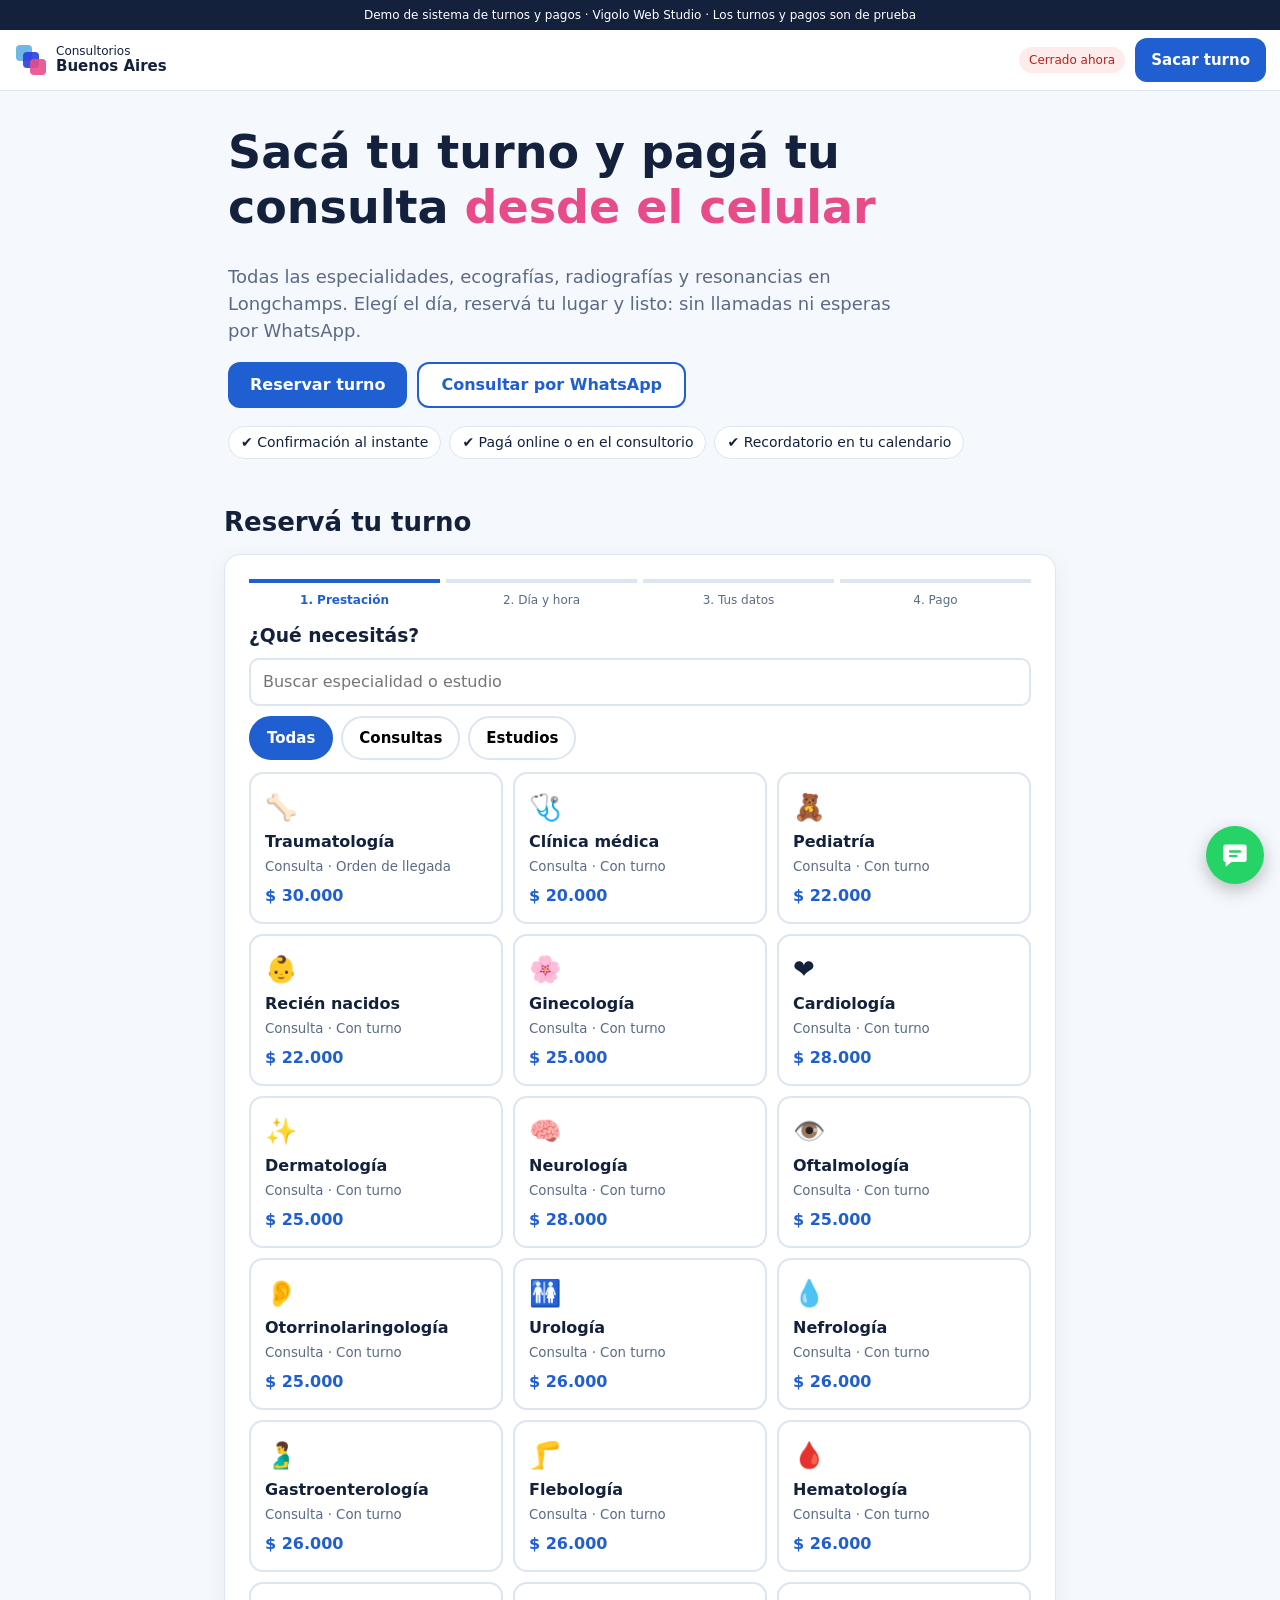
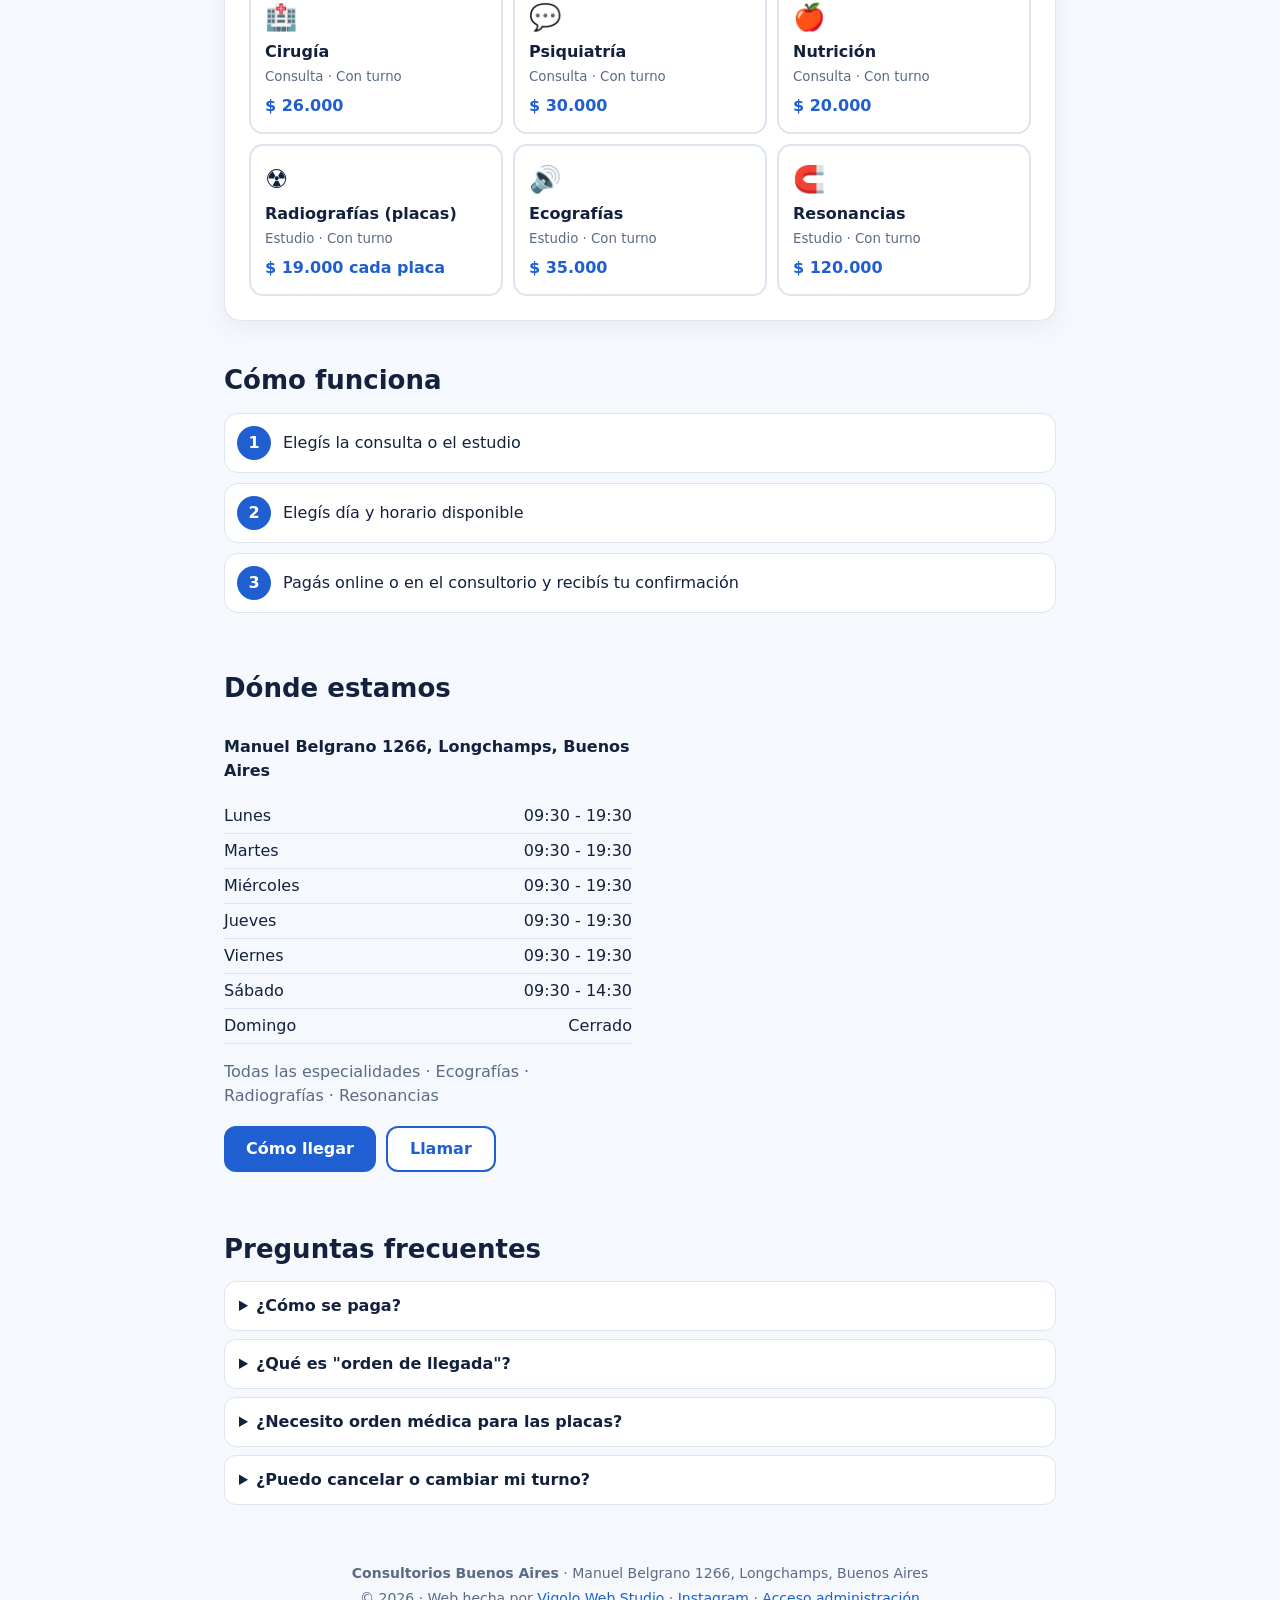
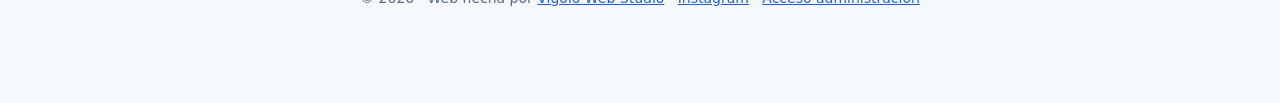
==== index.html @ bad11d14 "Sistema de turnos y pago online para Consultorios Buenos Aires Reserva de turnos con 21 prestaciones" ====
<!DOCTYPE html>
<html lang="es-AR">
<head>
<meta charset="utf-8">
<meta name="viewport" content="width=device-width, initial-scale=1">
<title>Turnos online en Longchamps | Consultorios Buenos Aires</title>
<meta name="description" content="Sacá tu turno online en Consultorios Buenos Aires, Longchamps. Traumatología, clínica, pediatría, placas, ecografías y resonancias. Pagá desde el celular.">
<meta property="og:title" content="Turnos online | Consultorios Buenos Aires">
<meta property="og:description" content="Sacá tu turno y pagá tu consulta desde el celular. Longchamps.">
<meta property="og:image" content="img/og.png">
<meta property="og:type" content="website">
<meta name="theme-color" content="#1f5fd1">
<link rel="icon" href="img/favicon.svg" type="image/svg+xml">
<link rel="stylesheet" href="styles.css">
<script type="application/ld+json">
{"@context":"https://schema.org","@type":"MedicalClinic","name":"Consultorios Buenos Aires","telephone":"+5491167198335","medicalSpecialty":["Traumatology","PrimaryCare","Pediatric","Gynecologic","Cardiovascular","Dermatology","Radiography"],"address":{"@type":"PostalAddress","streetAddress":"Manuel Belgrano 1266","addressLocality":"Longchamps","addressRegion":"Buenos Aires","postalCode":"B1854BQZ","addressCountry":"AR"},"openingHoursSpecification":[{"@type":"OpeningHoursSpecification","dayOfWeek":["Monday","Tuesday","Wednesday","Thursday","Friday"],"opens":"09:30","closes":"19:30"},{"@type":"OpeningHoursSpecification","dayOfWeek":"Saturday","opens":"09:30","closes":"14:30"}]}
</script>
</head>
<body>
<div class="demo-bar">Demo de sistema de turnos y pagos · Vigolo Web Studio · Los turnos y pagos son de prueba</div>

<header class="top">
  <a class="brand" href="#inicio" aria-label="Consultorios Buenos Aires, inicio">
    <svg width="34" height="34" viewBox="0 0 34 34" aria-hidden="true"><rect x="2" y="2" width="16" height="16" rx="4" fill="#6fb8e6"/><rect x="9" y="9" width="16" height="16" rx="4" fill="#2a3de0" opacity=".9"/><rect x="16" y="16" width="16" height="16" rx="4" fill="#e84b8a" opacity=".9"/></svg>
    <span>Consultorios<br><b>Buenos Aires</b></span>
  </a>
  <span id="abierto" class="pill"></span>
  <a class="btn btn-sm" href="#reservar">Sacar turno</a>
</header>

<main id="inicio">
  <section class="hero">
    <h1>Sacá tu turno y pagá tu consulta <em>desde el celular</em></h1>
    <p>Todas las especialidades, ecografías, radiografías y resonancias en Longchamps. Elegí el día, reservá tu lugar y listo: sin llamadas ni esperas por WhatsApp.</p>
    <div class="cta">
      <a class="btn" href="#reservar">Reservar turno</a>
      <a class="btn btn-ghost" id="waHero" href="#" target="_blank" rel="noopener">Consultar por WhatsApp</a>
    </div>
    <ul class="chips">
      <li>✔ Confirmación al instante</li><li>✔ Pagá online o en el consultorio</li><li>✔ Recordatorio en tu calendario</li>
    </ul>
  </section>

  <section id="reservar" class="wrap">
    <h2>Reservá tu turno</h2>
    <div id="wiz" class="wiz" aria-live="polite"></div>
  </section>

  <section class="wrap">
    <h2>Cómo funciona</h2>
    <ol class="pasos">
      <li><b>1</b><span>Elegís la consulta o el estudio</span></li>
      <li><b>2</b><span>Elegís día y horario disponible</span></li>
      <li><b>3</b><span>Pagás online o en el consultorio y recibís tu confirmación</span></li>
    </ol>
  </section>

  <section id="ubicacion" class="wrap">
    <h2>Dónde estamos</h2>
    <div class="ubic">
      <div>
        <p><b id="dir"></b></p>
        <ul id="horarios" class="horarios"></ul>
        <p class="muted" id="dirNota">Todas las especialidades · Ecografías · Radiografías · Resonancias</p>
        <div class="cta"><a class="btn" id="comoLlegar" target="_blank" rel="noopener" href="#">Cómo llegar</a><a class="btn btn-ghost" id="llamar" href="#">Llamar</a></div>
      </div>
      <iframe id="mapa" title="Mapa de Consultorios Buenos Aires" loading="lazy" referrerpolicy="no-referrer-when-downgrade"></iframe>
    </div>
  </section>

  <section class="wrap">
    <h2>Preguntas frecuentes</h2>
    <details><summary>¿Cómo se paga?</summary><p>Podés pagar online con Mercado Pago, por transferencia o en el consultorio al momento de la consulta (efectivo o mitad efectivo y mitad transferencia).</p></details>
    <details><summary>¿Qué es "orden de llegada"?</summary><p>Algunas consultas, como Traumatología, se atienden por orden de llegada dentro de una franja. Reservás tu lugar, te asignamos un número y te presentás desde el horario indicado.</p></details>
    <details><summary>¿Necesito orden médica para las placas?</summary><p>Sí, traé la orden del estudio impresa o en el celular. Si tenés dudas, escribinos por WhatsApp.</p></details>
    <details><summary>¿Puedo cancelar o cambiar mi turno?</summary><p id="faqCancel"></p></details>
  </section>
</main>

<footer>
  <p><b>Consultorios Buenos Aires</b> · <span id="footDir"></span></p>
  <p>© <span id="anio"></span> · Web hecha por <a href="https://vigolowebstudio.com" target="_blank" rel="noopener">Vigolo Web Studio</a> · <a href="https://instagram.com/consultoriosbuenosaires" target="_blank" rel="noopener">Instagram</a> · <a href="admin.html">Acceso administración</a></p>
</footer>

<a id="waFloat" class="wa" href="#" target="_blank" rel="noopener" aria-label="Escribinos por WhatsApp">
  <svg width="28" height="28" viewBox="0 0 24 24" fill="#fff" aria-hidden="true"><path d="M4 3h16a2 2 0 0 1 2 2v11a2 2 0 0 1-2 2H9l-5 4v-4H4a2 2 0 0 1-2-2V5a2 2 0 0 1 2-2zm3 5v2h10V8zm0 4v2h7v-2z"/></svg>
</a>

<dialog id="mp"></dialog>
<script src="data.js"></script>
<script src="store.js"></script>
<script src="app.js"></script>
</body>
</html>
---- styles.css ----
:root{--p:#1f5fd1;--a:#e84b8a;--bg:#f5f8fc;--t:#14213d;--mut:#5b6b85;--line:#dde5f0;--ok:#12805c;--warn:#b45309;--r:16px}
*{box-sizing:border-box}html{scroll-behavior:smooth;scroll-padding-top:70px}
body{margin:0;font:16px/1.5 system-ui,-apple-system,"Segoe UI",Roboto,sans-serif;color:var(--t);background:var(--bg)}
img,svg,iframe{max-width:100%}a{color:var(--p)}h1,h2,h3{line-height:1.2;margin:0 0 .6em}
.demo-bar{background:var(--t);color:#fff;font-size:12px;text-align:center;padding:6px 10px}
.top{position:sticky;top:0;z-index:20;display:flex;align-items:center;gap:10px;padding:8px 14px;background:#fff;border-bottom:1px solid var(--line)}
.brand{display:flex;align-items:center;gap:8px;text-decoration:none;color:var(--t);font-size:12px;line-height:1.1;margin-right:auto}.brand b{font-size:15px}
.pill{font-size:12px;padding:4px 10px;border-radius:99px;background:#e6f6ef;color:var(--ok);white-space:nowrap}.pill.off{background:#fdeceb;color:#b42318}
.btn{white-space:nowrap;display:inline-flex;align-items:center;justify-content:center;min-height:46px;padding:0 22px;border-radius:12px;border:0;background:var(--p);color:#fff;font:600 16px/1 system-ui,sans-serif;text-decoration:none;cursor:pointer}
.btn:hover{filter:brightness(1.08)}.btn:disabled{opacity:.45;cursor:not-allowed}.btn-sm{min-height:44px;padding:0 16px;font-size:15px}
.btn-ghost{background:#fff;color:var(--p);border:2px solid var(--p)}.btn-link{background:none;border:0;color:var(--mut);font:inherit;cursor:pointer;min-height:44px;padding:0 12px}
.hero{padding:34px 18px 26px;max-width:860px;margin:auto}.hero h1{font-size:clamp(28px,6vw,46px)}.hero em{font-style:normal;color:var(--a)}
.hero p{font-size:18px;color:var(--mut);max-width:60ch}.cta{display:flex;flex-wrap:wrap;gap:10px;margin:18px 0}
.chips{list-style:none;padding:0;margin:0;display:flex;flex-wrap:wrap;gap:8px}.chips li{background:#fff;border:1px solid var(--line);border-radius:99px;padding:5px 12px;font-size:14px}
.wrap{max-width:860px;margin:auto;padding:22px 14px}.wrap h2{font-size:26px}
.wiz{background:#fff;border:1px solid var(--line);border-radius:var(--r);padding:16px;box-shadow:0 6px 24px rgba(20,33,61,.06)}
.steps{display:flex;gap:6px;margin:0 0 16px;padding:0;list-style:none;font-size:12px}.steps li{flex:1;text-align:center;padding-top:8px;border-top:4px solid var(--line);color:var(--mut)}
.steps li.on{border-color:var(--p);color:var(--p);font-weight:700}.steps li.done{border-color:var(--ok);color:var(--ok)}
.grid{display:grid;grid-template-columns:repeat(auto-fill,minmax(210px,1fr));gap:10px}
.card{display:flex;flex-direction:column;gap:3px;text-align:left;background:#fff;border:2px solid var(--line);border-radius:14px;padding:14px;font:inherit;color:inherit;cursor:pointer;min-height:44px}
.card:hover,.card.sel{border-color:var(--p);background:#f2f7ff}.card .ic{font-size:26px}.card small{color:var(--mut)}.card .precio{font-weight:700;color:var(--p);margin-top:4px}
.dias{display:flex;gap:8px;overflow-x:auto;padding:4px 0 10px;scroll-snap-type:x proximity}
.dia{flex:0 0 auto;min-width:62px;min-height:64px;scroll-snap-align:start;border:2px solid var(--line);border-radius:12px;background:#fff;font:inherit;cursor:pointer;display:flex;flex-direction:column;align-items:center;justify-content:center}
.dia b{font-size:20px;line-height:1}.dia small{color:var(--mut);text-transform:uppercase;font-size:11px}.dia.sel{background:var(--p);border-color:var(--p);color:#fff}.dia.sel small{color:#dbe7ff}.dia:disabled{opacity:.4;cursor:not-allowed;background:#f1f4f9}
.horas{display:grid;grid-template-columns:repeat(auto-fill,minmax(84px,1fr));gap:8px}
.hora{min-height:46px;border:2px solid var(--line);border-radius:10px;background:#fff;font:600 16px/1 system-ui,sans-serif;cursor:pointer}.hora.sel{background:var(--p);border-color:var(--p);color:#fff}
.hora.big{grid-column:1/-1;padding:12px;text-align:left;font-weight:500}
.note{background:#fff7e6;border:1px solid #f5d89a;border-radius:12px;padding:10px 12px;font-size:14px;margin:12px 0}
.note.info{background:#eef5ff;border-color:#c9dcfb}
label{display:block;font-weight:600;font-size:14px;margin:12px 0 4px}
input,select,textarea{width:100%;min-height:46px;padding:10px 12px;border:2px solid var(--line);border-radius:10px;font:inherit;background:#fff}input:focus,select:focus,textarea:focus{outline:0;border-color:var(--p)}
input[type=checkbox],input[type=radio]{width:auto;min-height:0}
.row{display:flex;gap:10px}.row>*{flex:1}.actions{display:flex;gap:10px;justify-content:space-between;align-items:center;margin-top:18px;flex-wrap:wrap}
.resumen{background:var(--bg);border-radius:12px;padding:12px 14px;margin:0 0 12px}.resumen div{display:flex;justify-content:space-between;gap:10px;padding:3px 0}.resumen .tot{border-top:1px solid var(--line);margin-top:6px;padding-top:8px;font-size:20px;font-weight:800}
.pagos{display:grid;gap:8px}.pago{display:flex;gap:10px;align-items:flex-start;border:2px solid var(--line);border-radius:12px;padding:12px;cursor:pointer;font-weight:400;margin:0}.pago.sel{border-color:var(--p);background:#f2f7ff}.pago input{margin-top:5px}.pago b{display:block}.pago small{color:var(--mut)}
.stepper{display:inline-flex;align-items:center;gap:6px}.stepper button{width:46px;height:46px;border-radius:10px;border:2px solid var(--line);background:#fff;font-size:22px;cursor:pointer}.stepper output{min-width:34px;text-align:center;font-weight:800;font-size:20px}
.ok{text-align:center}.ok .big{font-size:48px}.codigo{display:inline-block;font:800 26px ui-monospace,monospace;letter-spacing:2px;background:var(--bg);border:2px dashed var(--p);border-radius:12px;padding:6px 16px;margin:6px 0}
.pasos{list-style:none;padding:0;display:grid;gap:10px}.pasos li{display:flex;gap:12px;align-items:center;background:#fff;border:1px solid var(--line);border-radius:14px;padding:12px}.pasos b{flex:none;width:34px;height:34px;border-radius:50%;background:var(--p);color:#fff;display:grid;place-items:center}
.ubic{display:grid;gap:16px}@media(min-width:760px){.ubic{grid-template-columns:1fr 1fr}.wiz{padding:24px}}
.ubic iframe{width:100%;min-height:280px;border:0;border-radius:var(--r)}.horarios{list-style:none;padding:0;margin:8px 0}.horarios li{display:flex;justify-content:space-between;border-bottom:1px solid var(--line);padding:5px 0}
.muted{color:var(--mut)}details{background:#fff;border:1px solid var(--line);border-radius:12px;padding:12px 14px;margin-bottom:8px}summary{font-weight:600;cursor:pointer;min-height:24px}details p{margin:.6em 0 0;color:var(--mut)}
footer{text-align:center;padding:24px 14px 90px;color:var(--mut);font-size:14px}footer p{margin:4px 0}
.wa{position:fixed;right:16px;bottom:16px;width:58px;height:58px;border-radius:50%;background:#25d366;display:grid;place-items:center;box-shadow:0 6px 18px rgba(0,0,0,.25);z-index:30}
dialog{border:0;border-radius:var(--r);padding:22px;max-width:380px;width:calc(100% - 32px);box-shadow:0 20px 60px rgba(0,0,0,.35)}dialog::backdrop{background:rgba(20,33,61,.55)}
.spin{width:36px;height:36px;border:4px solid var(--line);border-top-color:var(--p);border-radius:50%;animation:s 1s linear infinite;margin:14px auto}@keyframes s{to{transform:rotate(360deg)}}
.err{color:#b42318;font-size:14px;margin-top:6px}
/* admin */
.adm{max-width:1000px;margin:auto;padding:16px 14px 60px}.tabs{display:flex;gap:6px;margin:12px 0}.tabs button{min-height:44px;padding:0 16px;border-radius:10px;border:2px solid var(--line);background:#fff;font:600 15px/1 system-ui,sans-serif;cursor:pointer}.tabs button.on{background:var(--p);border-color:var(--p);color:#fff}
.kpis{display:grid;grid-template-columns:repeat(auto-fit,minmax(150px,1fr));gap:10px;margin:12px 0}.kpi{background:#fff;border:1px solid var(--line);border-radius:14px;padding:12px}.kpi small{color:var(--mut)}.kpi b{display:block;font-size:24px}
.tbl{width:100%;border-collapse:collapse;background:#fff;border-radius:14px;overflow:hidden;font-size:14px}.tbl th,.tbl td{padding:9px 10px;border-bottom:1px solid var(--line);text-align:left;vertical-align:middle}.tbl th{background:#eef3fa;font-size:12px;text-transform:uppercase;color:var(--mut)}
.scroll{overflow-x:auto}.tag{display:inline-block;padding:2px 9px;border-radius:99px;font-size:12px;font-weight:600;background:#eef3fa}.tag.pagado,.tag.atendido{background:#e6f6ef;color:var(--ok)}.tag.pendiente,.tag.confirmado{background:#fff4e0;color:var(--warn)}.tag.cancelado{background:#fdeceb;color:#b42318}.tag.verificar{background:#e8f0ff;color:var(--p)}
.mini{min-height:36px;padding:0 10px;border-radius:8px;border:1px solid var(--line);background:#fff;font:600 13px/1 system-ui,sans-serif;cursor:pointer;margin:2px}.mini.pri{background:var(--p);color:#fff;border-color:var(--p)}
.tbl input[type=number]{min-height:38px;width:120px}

.filtros{display:flex;gap:8px;margin:10px 0 12px}.chip{min-height:44px;padding:0 16px;border-radius:99px;border:2px solid var(--line);background:#fff;font:600 15px/1 system-ui,sans-serif;cursor:pointer}.chip.on{background:var(--p);border-color:var(--p);color:#fff}
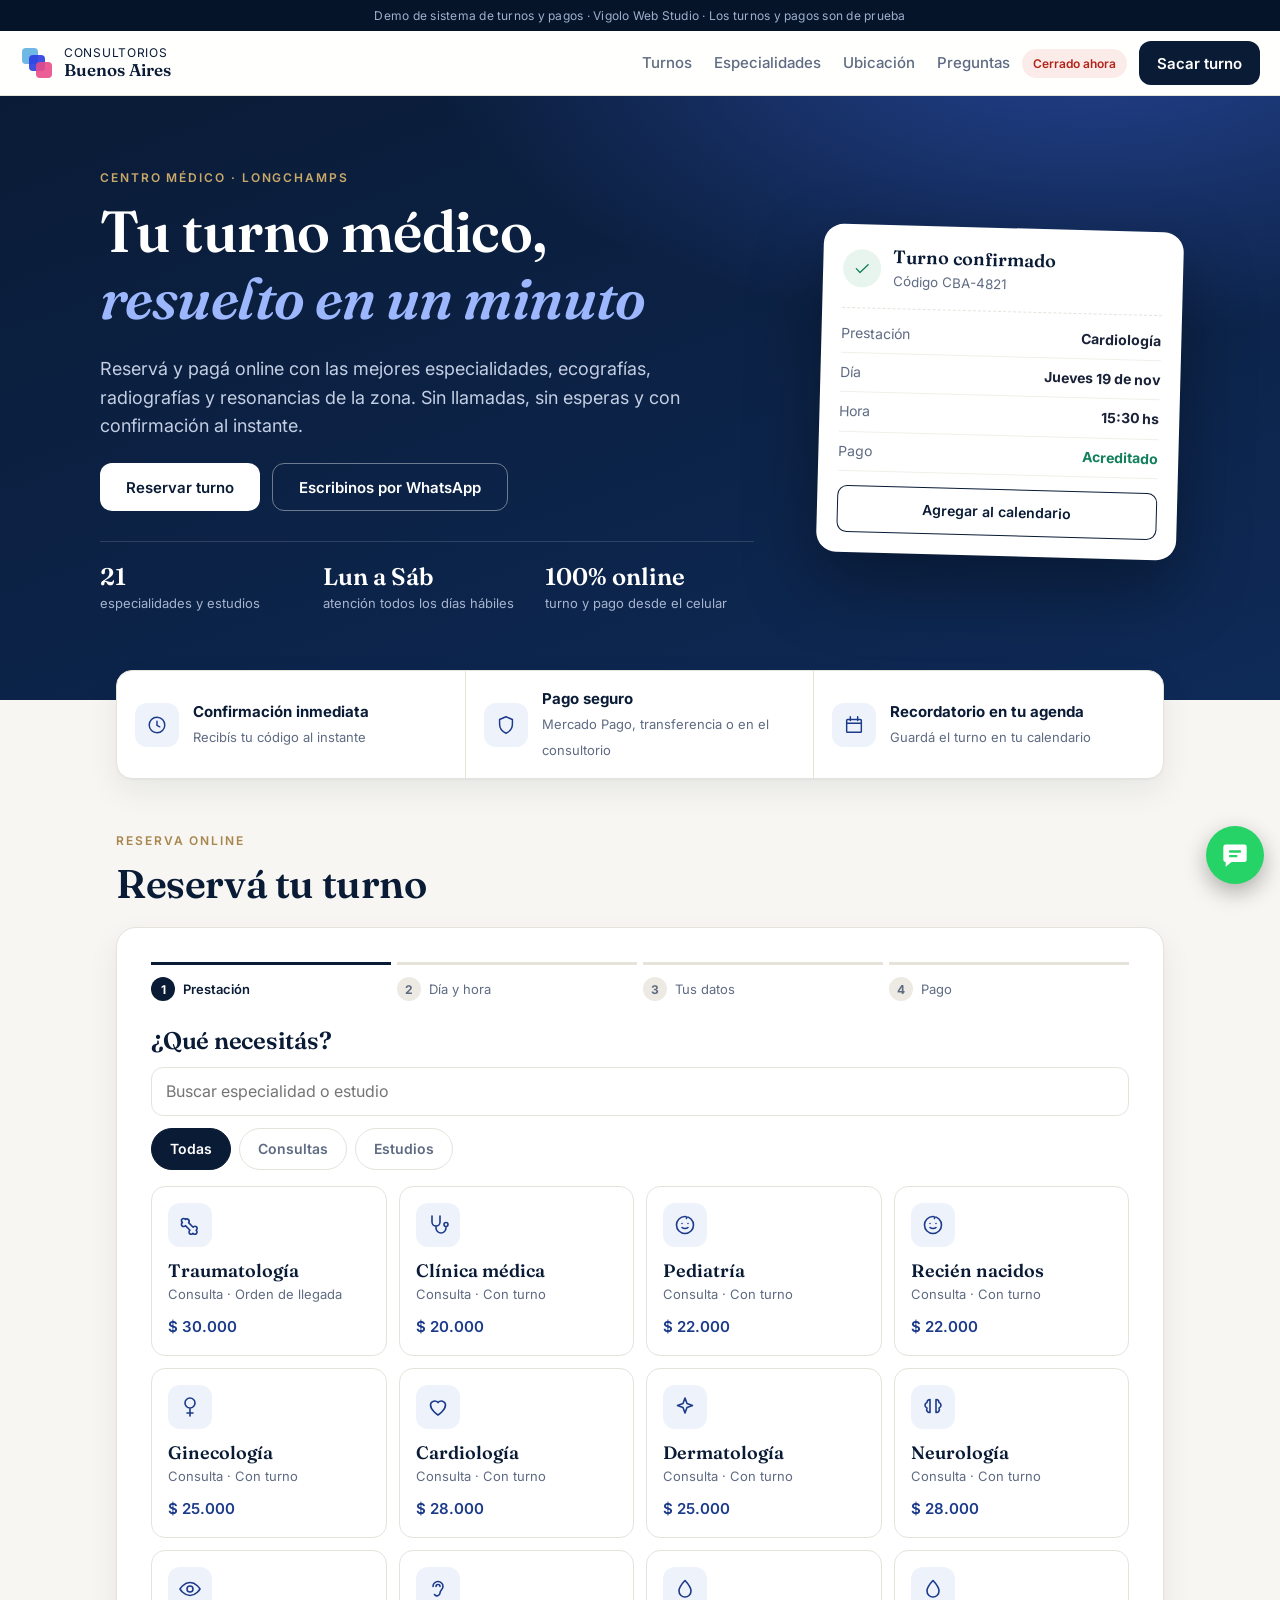
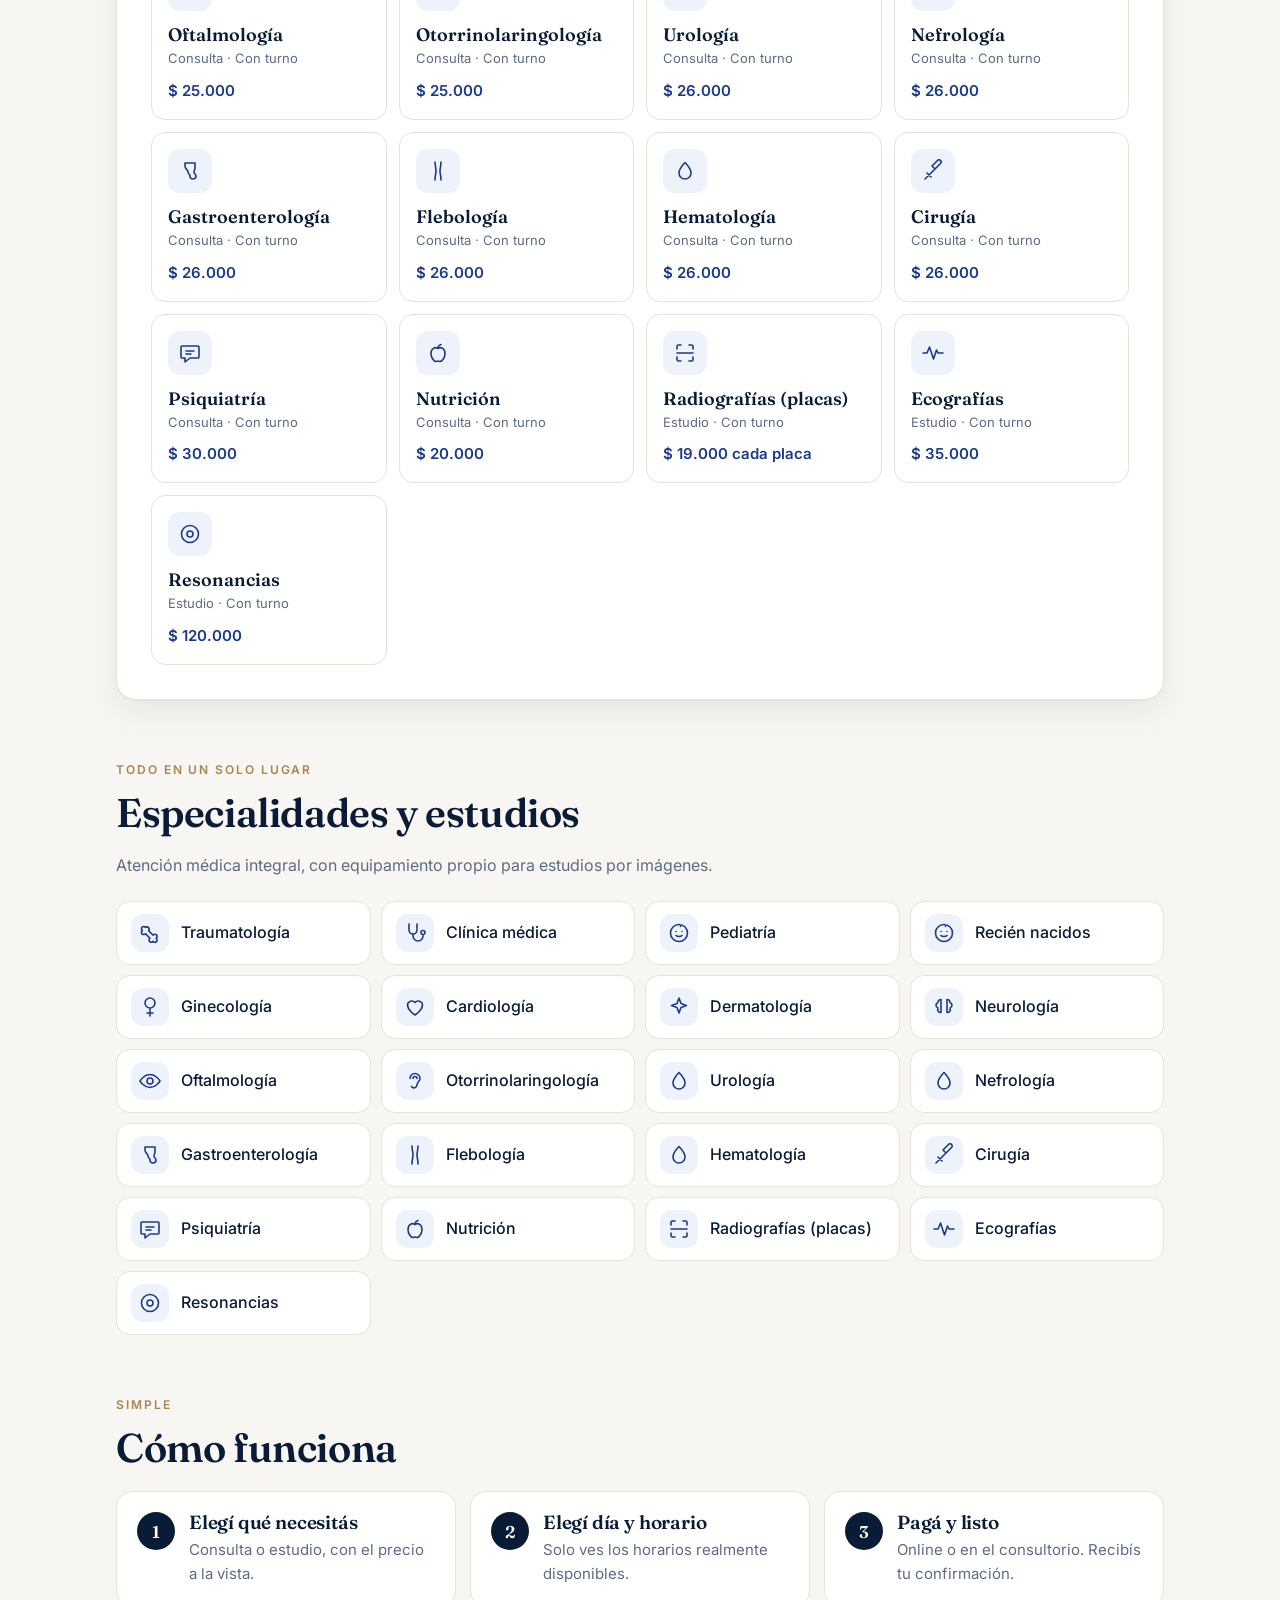
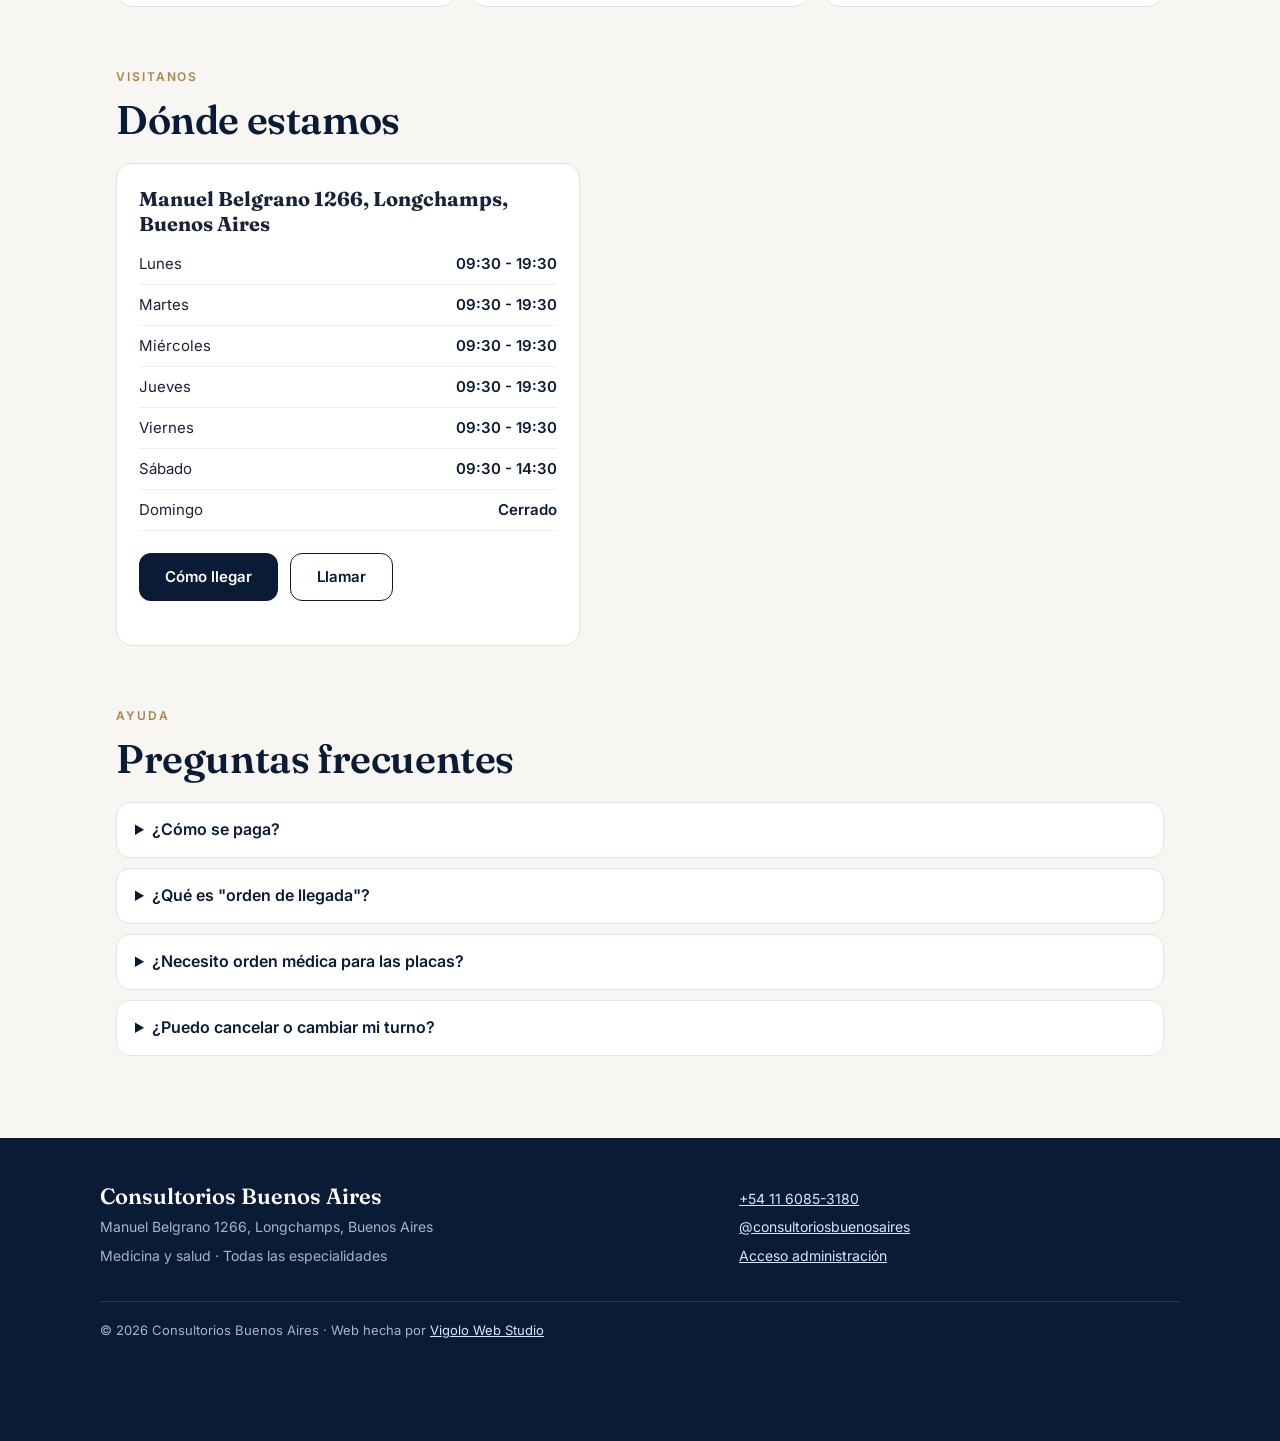
==== commit 19c5ee1f: "Rediseño premium: hero, íconos de línea, tipografía serif y secciones de confianza Co-Authored-By: C" ====
--- a/index.html
+++ b/index.html
@@ -9,8 +9,10 @@
 <meta property="og:description" content="Sacá tu turno y pagá tu consulta desde el celular. Longchamps.">
 <meta property="og:image" content="img/og.png">
 <meta property="og:type" content="website">
-<meta name="theme-color" content="#1f5fd1">
+<meta name="theme-color" content="#0a1b36">
 <link rel="icon" href="img/favicon.svg" type="image/svg+xml">
+<link rel="preconnect" href="https://fonts.googleapis.com"><link rel="preconnect" href="https://fonts.gstatic.com" crossorigin>
+<link href="https://fonts.googleapis.com/css2?family=Fraunces:opsz,wght@9..144,500;9..144,600&family=Inter:wght@400;500;600;700&display=swap" rel="stylesheet">
 <link rel="stylesheet" href="styles.css">
 <script type="application/ld+json">
 {"@context":"https://schema.org","@type":"MedicalClinic","name":"Consultorios Buenos Aires","telephone":"+5491167198335","medicalSpecialty":["Traumatology","PrimaryCare","Pediatric","Gynecologic","Cardiovascular","Dermatology","Radiography"],"address":{"@type":"PostalAddress","streetAddress":"Manuel Belgrano 1266","addressLocality":"Longchamps","addressRegion":"Buenos Aires","postalCode":"B1854BQZ","addressCountry":"AR"},"openingHoursSpecification":[{"@type":"OpeningHoursSpecification","dayOfWeek":["Monday","Tuesday","Wednesday","Thursday","Friday"],"opens":"09:30","closes":"19:30"},{"@type":"OpeningHoursSpecification","dayOfWeek":"Saturday","opens":"09:30","closes":"14:30"}]}
@@ -22,53 +24,87 @@
 <header class="top">
   <a class="brand" href="#inicio" aria-label="Consultorios Buenos Aires, inicio">
     <svg width="34" height="34" viewBox="0 0 34 34" aria-hidden="true"><rect x="2" y="2" width="16" height="16" rx="4" fill="#6fb8e6"/><rect x="9" y="9" width="16" height="16" rx="4" fill="#2a3de0" opacity=".9"/><rect x="16" y="16" width="16" height="16" rx="4" fill="#e84b8a" opacity=".9"/></svg>
-    <span>Consultorios<br><b>Buenos Aires</b></span>
+    <span>Consultorios<b>Buenos Aires</b></span>
   </a>
+  <nav class="nav" aria-label="Secciones"><a href="#reservar">Turnos</a><a href="#especialidades">Especialidades</a><a href="#ubicacion">Ubicación</a><a href="#faq">Preguntas</a></nav>
   <span id="abierto" class="pill"></span>
   <a class="btn btn-sm" href="#reservar">Sacar turno</a>
 </header>
 
 <main id="inicio">
   <section class="hero">
-    <h1>Sacá tu turno y pagá tu consulta <em>desde el celular</em></h1>
-    <p>Todas las especialidades, ecografías, radiografías y resonancias en Longchamps. Elegí el día, reservá tu lugar y listo: sin llamadas ni esperas por WhatsApp.</p>
-    <div class="cta">
-      <a class="btn" href="#reservar">Reservar turno</a>
-      <a class="btn btn-ghost" id="waHero" href="#" target="_blank" rel="noopener">Consultar por WhatsApp</a>
+    <div class="hero-in">
+      <div class="hero-txt">
+        <p class="eyebrow">Centro médico · Longchamps</p>
+        <h1>Tu turno médico, <em>resuelto en un minuto</em></h1>
+        <p class="lead">Reservá y pagá online con las mejores especialidades, ecografías, radiografías y resonancias de la zona. Sin llamadas, sin esperas y con confirmación al instante.</p>
+        <div class="cta">
+          <a class="btn btn-light" href="#reservar">Reservar turno</a>
+          <a class="btn btn-line" id="waHero" href="#" target="_blank" rel="noopener">Escribinos por WhatsApp</a>
+        </div>
+        <dl class="stats">
+          <div><dt><span id="nEsp">21</span></dt><dd>especialidades y estudios</dd></div>
+          <div><dt>Lun a Sáb</dt><dd>atención todos los días hábiles</dd></div>
+          <div><dt>100% online</dt><dd>turno y pago desde el celular</dd></div>
+        </dl>
+      </div>
+      <aside class="ticket" aria-hidden="true">
+        <div class="t-head"><span class="t-ok" id="tkIc"></span><div><b>Turno confirmado</b><small>Código CBA-4821</small></div></div>
+        <div class="t-row"><span>Prestación</span><b>Cardiología</b></div>
+        <div class="t-row"><span>Día</span><b>Jueves 19 de nov</b></div>
+        <div class="t-row"><span>Hora</span><b>15:30 hs</b></div>
+        <div class="t-row"><span>Pago</span><b class="t-paid">Acreditado</b></div>
+        <div class="t-btn">Agregar al calendario</div>
+      </aside>
     </div>
-    <ul class="chips">
-      <li>✔ Confirmación al instante</li><li>✔ Pagá online o en el consultorio</li><li>✔ Recordatorio en tu calendario</li>
+  </section>
+
+  <section class="trust">
+    <ul>
+      <li><span id="trIc1"></span><div><b>Confirmación inmediata</b><small>Recibís tu código al instante</small></div></li>
+      <li><span id="trIc2"></span><div><b>Pago seguro</b><small>Mercado Pago, transferencia o en el consultorio</small></div></li>
+      <li><span id="trIc3"></span><div><b>Recordatorio en tu agenda</b><small>Guardá el turno en tu calendario</small></div></li>
     </ul>
   </section>
 
   <section id="reservar" class="wrap">
+    <p class="eyebrow dark">Reserva online</p>
     <h2>Reservá tu turno</h2>
     <div id="wiz" class="wiz" aria-live="polite"></div>
   </section>
 
+  <section id="especialidades" class="wrap">
+    <p class="eyebrow dark">Todo en un solo lugar</p>
+    <h2>Especialidades y estudios</h2>
+    <p class="sub">Atención médica integral, con equipamiento propio para estudios por imágenes.</p>
+    <ul id="espdir" class="espdir"></ul>
+  </section>
+
   <section class="wrap">
+    <p class="eyebrow dark">Simple</p>
     <h2>Cómo funciona</h2>
     <ol class="pasos">
-      <li><b>1</b><span>Elegís la consulta o el estudio</span></li>
-      <li><b>2</b><span>Elegís día y horario disponible</span></li>
-      <li><b>3</b><span>Pagás online o en el consultorio y recibís tu confirmación</span></li>
+      <li><b>1</b><div><h3>Elegí qué necesitás</h3><p>Consulta o estudio, con el precio a la vista.</p></div></li>
+      <li><b>2</b><div><h3>Elegí día y horario</h3><p>Solo ves los horarios realmente disponibles.</p></div></li>
+      <li><b>3</b><div><h3>Pagá y listo</h3><p>Online o en el consultorio. Recibís tu confirmación.</p></div></li>
     </ol>
   </section>
 
   <section id="ubicacion" class="wrap">
+    <p class="eyebrow dark">Visitanos</p>
     <h2>Dónde estamos</h2>
     <div class="ubic">
-      <div>
-        <p><b id="dir"></b></p>
+      <div class="ubic-card">
+        <p class="dir"><b id="dir"></b></p>
         <ul id="horarios" class="horarios"></ul>
-        <p class="muted" id="dirNota">Todas las especialidades · Ecografías · Radiografías · Resonancias</p>
         <div class="cta"><a class="btn" id="comoLlegar" target="_blank" rel="noopener" href="#">Cómo llegar</a><a class="btn btn-ghost" id="llamar" href="#">Llamar</a></div>
       </div>
       <iframe id="mapa" title="Mapa de Consultorios Buenos Aires" loading="lazy" referrerpolicy="no-referrer-when-downgrade"></iframe>
     </div>
   </section>
 
-  <section class="wrap">
+  <section id="faq" class="wrap">
+    <p class="eyebrow dark">Ayuda</p>
     <h2>Preguntas frecuentes</h2>
     <details><summary>¿Cómo se paga?</summary><p>Podés pagar online con Mercado Pago, por transferencia o en el consultorio al momento de la consulta (efectivo o mitad efectivo y mitad transferencia).</p></details>
     <details><summary>¿Qué es "orden de llegada"?</summary><p>Algunas consultas, como Traumatología, se atienden por orden de llegada dentro de una franja. Reservás tu lugar, te asignamos un número y te presentás desde el horario indicado.</p></details>
@@ -78,8 +114,11 @@
 </main>
 
 <footer>
-  <p><b>Consultorios Buenos Aires</b> · <span id="footDir"></span></p>
-  <p>© <span id="anio"></span> · Web hecha por <a href="https://vigolowebstudio.com" target="_blank" rel="noopener">Vigolo Web Studio</a> · <a href="https://instagram.com/consultoriosbuenosaires" target="_blank" rel="noopener">Instagram</a> · <a href="admin.html">Acceso administración</a></p>
+  <div class="foot-in">
+    <div><b class="foot-brand">Consultorios Buenos Aires</b><p id="footDir"></p><p>Medicina y salud · Todas las especialidades</p></div>
+    <div><p><a id="footTel" href="#"></a></p><p><a href="https://instagram.com/consultoriosbuenosaires" target="_blank" rel="noopener">@consultoriosbuenosaires</a></p><p><a href="admin.html">Acceso administración</a></p></div>
+  </div>
+  <p class="credit">© <span id="anio"></span> Consultorios Buenos Aires · Web hecha por <a href="https://vigolowebstudio.com" target="_blank" rel="noopener">Vigolo Web Studio</a></p>
 </footer>
 
 <a id="waFloat" class="wa" href="#" target="_blank" rel="noopener" aria-label="Escribinos por WhatsApp">
@@ -89,6 +128,7 @@
 <dialog id="mp"></dialog>
 <script src="data.js"></script>
 <script src="store.js"></script>
+<script src="icons.js"></script>
 <script src="app.js"></script>
 </body>
 </html>
--- a/styles.css
+++ b/styles.css
@@ -1,55 +1,88 @@
-:root{--p:#1f5fd1;--a:#e84b8a;--bg:#f5f8fc;--t:#14213d;--mut:#5b6b85;--line:#dde5f0;--ok:#12805c;--warn:#b45309;--r:16px}
-*{box-sizing:border-box}html{scroll-behavior:smooth;scroll-padding-top:70px}
-body{margin:0;font:16px/1.5 system-ui,-apple-system,"Segoe UI",Roboto,sans-serif;color:var(--t);background:var(--bg)}
-img,svg,iframe{max-width:100%}a{color:var(--p)}h1,h2,h3{line-height:1.2;margin:0 0 .6em}
-.demo-bar{background:var(--t);color:#fff;font-size:12px;text-align:center;padding:6px 10px}
-.top{position:sticky;top:0;z-index:20;display:flex;align-items:center;gap:10px;padding:8px 14px;background:#fff;border-bottom:1px solid var(--line)}
-.brand{display:flex;align-items:center;gap:8px;text-decoration:none;color:var(--t);font-size:12px;line-height:1.1;margin-right:auto}.brand b{font-size:15px}
-.pill{font-size:12px;padding:4px 10px;border-radius:99px;background:#e6f6ef;color:var(--ok);white-space:nowrap}.pill.off{background:#fdeceb;color:#b42318}
-.btn{white-space:nowrap;display:inline-flex;align-items:center;justify-content:center;min-height:46px;padding:0 22px;border-radius:12px;border:0;background:var(--p);color:#fff;font:600 16px/1 system-ui,sans-serif;text-decoration:none;cursor:pointer}
-.btn:hover{filter:brightness(1.08)}.btn:disabled{opacity:.45;cursor:not-allowed}.btn-sm{min-height:44px;padding:0 16px;font-size:15px}
-.btn-ghost{background:#fff;color:var(--p);border:2px solid var(--p)}.btn-link{background:none;border:0;color:var(--mut);font:inherit;cursor:pointer;min-height:44px;padding:0 12px}
-.hero{padding:34px 18px 26px;max-width:860px;margin:auto}.hero h1{font-size:clamp(28px,6vw,46px)}.hero em{font-style:normal;color:var(--a)}
-.hero p{font-size:18px;color:var(--mut);max-width:60ch}.cta{display:flex;flex-wrap:wrap;gap:10px;margin:18px 0}
-.chips{list-style:none;padding:0;margin:0;display:flex;flex-wrap:wrap;gap:8px}.chips li{background:#fff;border:1px solid var(--line);border-radius:99px;padding:5px 12px;font-size:14px}
-.wrap{max-width:860px;margin:auto;padding:22px 14px}.wrap h2{font-size:26px}
-.wiz{background:#fff;border:1px solid var(--line);border-radius:var(--r);padding:16px;box-shadow:0 6px 24px rgba(20,33,61,.06)}
-.steps{display:flex;gap:6px;margin:0 0 16px;padding:0;list-style:none;font-size:12px}.steps li{flex:1;text-align:center;padding-top:8px;border-top:4px solid var(--line);color:var(--mut)}
-.steps li.on{border-color:var(--p);color:var(--p);font-weight:700}.steps li.done{border-color:var(--ok);color:var(--ok)}
-.grid{display:grid;grid-template-columns:repeat(auto-fill,minmax(210px,1fr));gap:10px}
-.card{display:flex;flex-direction:column;gap:3px;text-align:left;background:#fff;border:2px solid var(--line);border-radius:14px;padding:14px;font:inherit;color:inherit;cursor:pointer;min-height:44px}
-.card:hover,.card.sel{border-color:var(--p);background:#f2f7ff}.card .ic{font-size:26px}.card small{color:var(--mut)}.card .precio{font-weight:700;color:var(--p);margin-top:4px}
-.dias{display:flex;gap:8px;overflow-x:auto;padding:4px 0 10px;scroll-snap-type:x proximity}
-.dia{flex:0 0 auto;min-width:62px;min-height:64px;scroll-snap-align:start;border:2px solid var(--line);border-radius:12px;background:#fff;font:inherit;cursor:pointer;display:flex;flex-direction:column;align-items:center;justify-content:center}
-.dia b{font-size:20px;line-height:1}.dia small{color:var(--mut);text-transform:uppercase;font-size:11px}.dia.sel{background:var(--p);border-color:var(--p);color:#fff}.dia.sel small{color:#dbe7ff}.dia:disabled{opacity:.4;cursor:not-allowed;background:#f1f4f9}
-.horas{display:grid;grid-template-columns:repeat(auto-fill,minmax(84px,1fr));gap:8px}
-.hora{min-height:46px;border:2px solid var(--line);border-radius:10px;background:#fff;font:600 16px/1 system-ui,sans-serif;cursor:pointer}.hora.sel{background:var(--p);border-color:var(--p);color:#fff}
-.hora.big{grid-column:1/-1;padding:12px;text-align:left;font-weight:500}
-.note{background:#fff7e6;border:1px solid #f5d89a;border-radius:12px;padding:10px 12px;font-size:14px;margin:12px 0}
-.note.info{background:#eef5ff;border-color:#c9dcfb}
-label{display:block;font-weight:600;font-size:14px;margin:12px 0 4px}
-input,select,textarea{width:100%;min-height:46px;padding:10px 12px;border:2px solid var(--line);border-radius:10px;font:inherit;background:#fff}input:focus,select:focus,textarea:focus{outline:0;border-color:var(--p)}
+:root{--ink:#0a1b36;--ink2:#13294d;--p:#1b3a8a;--p2:#2f5fe0;--a:#d6457c;--gold:#a8864e;--bg:#f7f6f2;--card:#fff;--t:#1a2238;--mut:#5f6b82;--line:#e6e3db;--ok:#12805c;--warn:#a15c07;--r:16px;--sh:0 1px 2px rgba(10,27,54,.04),0 12px 32px rgba(10,27,54,.07);--serif:"Fraunces",Georgia,"Times New Roman",serif;--sans:"Inter",system-ui,-apple-system,"Segoe UI",Roboto,sans-serif}
+*{box-sizing:border-box}html{scroll-behavior:smooth;scroll-padding-top:76px}
+body{margin:0;font:16px/1.6 var(--sans);color:var(--t);background:var(--bg);-webkit-font-smoothing:antialiased}
+img,svg,iframe{max-width:100%}a{color:var(--p)}h1,h2,h3{font-family:var(--serif);font-weight:600;line-height:1.15;margin:0 0 .5em;color:var(--ink);letter-spacing:-.01em}
+.i{display:block;flex:none}
+.demo-bar{background:#06142a;color:#9fb0cc;font-size:12px;text-align:center;padding:6px 10px;letter-spacing:.02em}
+.top{position:sticky;top:0;z-index:20;display:flex;align-items:center;gap:12px;padding:10px 20px;background:rgba(255,255,255,.92);backdrop-filter:blur(10px);border-bottom:1px solid var(--line)}
+.brand{display:flex;align-items:center;gap:10px;text-decoration:none;color:var(--ink);font-size:12px;line-height:1.1;letter-spacing:.06em;text-transform:uppercase}.brand b{display:block;font:600 17px/1.1 var(--serif);text-transform:none;letter-spacing:0;margin-top:2px}
+.nav{display:none;margin-left:auto;gap:22px}.nav a{color:var(--mut);text-decoration:none;font-weight:500;font-size:15px}.nav a:hover{color:var(--ink)}
+.pill{margin-left:auto;font-size:12px;font-weight:600;padding:5px 11px;border-radius:99px;background:#e8f5ef;color:var(--ok);white-space:nowrap}.pill.off{background:#fbecea;color:#b42318}
+@media(min-width:900px){.nav{display:flex}.pill{margin-left:0}}
+.btn{display:inline-flex;align-items:center;justify-content:center;white-space:nowrap;min-height:48px;padding:0 26px;border-radius:12px;border:0;background:var(--ink);color:#fff;font:600 15px/1 var(--sans);text-decoration:none;cursor:pointer;transition:transform .15s,box-shadow .15s,background .15s}
+.btn:hover{background:var(--ink2);transform:translateY(-1px);box-shadow:0 8px 20px rgba(10,27,54,.22)}.btn:disabled{opacity:.4;cursor:not-allowed;transform:none;box-shadow:none}.btn-sm{min-height:44px;padding:0 18px}
+.btn-ghost{background:transparent;color:var(--ink);border:1.5px solid var(--ink)}.btn-ghost:hover{background:var(--ink);color:#fff}
+.btn-light{background:#fff;color:var(--ink)}.btn-light:hover{background:#eef2fb}.btn-line{background:transparent;color:#fff;border:1.5px solid rgba(255,255,255,.4)}.btn-line:hover{background:rgba(255,255,255,.1)}
+.btn-link{background:none;border:0;color:var(--mut);font:500 15px var(--sans);cursor:pointer;min-height:44px;padding:0 12px}.btn-link:hover{color:var(--ink)}
+.eyebrow{font:600 12px/1 var(--sans);letter-spacing:.16em;text-transform:uppercase;color:#c9a96a;margin:0 0 14px}.eyebrow.dark{color:var(--gold)}
+/* hero */
+.hero{background:radial-gradient(1100px 500px at 85% -10%,#24428f 0,transparent 60%),linear-gradient(160deg,#0a1b36,#0e2a57);color:#fff;padding:54px 20px 64px}
+.hero-in{max-width:1080px;margin:auto;display:grid;gap:34px;align-items:center}
+.hero h1{color:#fff;font-size:clamp(34px,6.4vw,58px);margin-bottom:.4em}.hero h1 em{font-style:italic;color:#9db7ff}
+.lead{font-size:18px;color:#c3cee3;max-width:54ch}.cta{display:flex;flex-wrap:wrap;gap:12px;margin:22px 0}
+.stats{display:grid;grid-template-columns:repeat(3,1fr);gap:14px;margin:30px 0 0;padding-top:22px;border-top:1px solid rgba(255,255,255,.14)}.stats dt{font:600 24px/1.1 var(--serif);color:#fff}.stats dd{margin:4px 0 0;font-size:13px;color:#a6b4cf;line-height:1.35}
+.ticket{background:#fff;color:var(--t);border-radius:20px;padding:20px;box-shadow:0 30px 70px rgba(0,0,0,.35);max-width:360px;width:100%;justify-self:center;transform:rotate(1.5deg)}
+.t-head{display:flex;gap:12px;align-items:center;padding-bottom:14px;border-bottom:1px dashed var(--line);margin-bottom:6px}.t-head b{display:block;font:600 18px var(--serif);color:var(--ink)}.t-head small{color:var(--mut)}
+.t-ok{width:38px;height:38px;border-radius:50%;background:#e8f5ef;color:var(--ok);display:grid;place-items:center}
+.t-row{display:flex;justify-content:space-between;padding:8px 0;font-size:14px;border-bottom:1px solid #f1efe9}.t-row span{color:var(--mut)}.t-paid{color:var(--ok)}
+.t-btn{margin-top:14px;text-align:center;border:1.5px solid var(--ink);border-radius:10px;padding:11px;font-weight:600;font-size:14px;color:var(--ink)}
+@media(min-width:900px){.hero{padding:76px 24px 88px}.hero-in{grid-template-columns:1.25fr .75fr}.ticket{justify-self:end}}
+/* trust */
+.trust{max-width:1080px;margin:-30px auto 0;padding:0 16px;position:relative}.trust ul{list-style:none;margin:0;padding:0;display:grid;gap:0;background:#fff;border-radius:var(--r);box-shadow:var(--sh);border:1px solid var(--line);overflow:hidden}
+.trust li{display:flex;gap:14px;align-items:center;padding:16px 18px;border-bottom:1px solid var(--line)}.trust li:last-child{border:0}.trust li>span{width:44px;height:44px;border-radius:12px;background:#eef2fb;color:var(--p);display:grid;place-items:center;flex:none}
+.trust b{display:block;font-size:15px;color:var(--ink)}.trust small{color:var(--mut);font-size:13px}
+@media(min-width:800px){.trust ul{grid-template-columns:repeat(3,1fr)}.trust li{border-bottom:0;border-right:1px solid var(--line)}.trust li:last-child{border:0}}
+.wrap{max-width:1080px;margin:auto;padding:56px 16px 8px}.wrap h2{font-size:clamp(28px,4.4vw,40px)}.sub{color:var(--mut);margin:-.2em 0 1.4em;max-width:60ch}
+/* wizard */
+.wiz{background:var(--card);border:1px solid var(--line);border-radius:20px;padding:18px;box-shadow:var(--sh);margin-top:20px}
+@media(min-width:760px){.wiz{padding:34px}}
+.steps{display:flex;gap:6px;margin:0 0 26px;padding:0;list-style:none}.steps li{flex:1;display:flex;align-items:center;gap:8px;font-size:13px;color:var(--mut);padding-top:12px;border-top:3px solid var(--line)}
+.steps li b{width:24px;height:24px;border-radius:50%;background:#eceae3;display:grid;place-items:center;font-size:12px;flex:none}.steps li span{display:none}@media(min-width:520px){.steps li span{display:inline}}
+.steps li.on{border-color:var(--ink);color:var(--ink);font-weight:600}.steps li.on b{background:var(--ink);color:#fff}.steps li.done{border-color:var(--ok);color:var(--ok)}.steps li.done b{background:var(--ok);color:#fff}
+.wiz h3{font-size:24px}.ptit{display:flex;align-items:center;gap:12px}
+#q{margin-bottom:10px}.filtros{display:flex;gap:8px;margin:2px 0 16px;flex-wrap:wrap}
+.chip{min-height:42px;padding:0 18px;border-radius:99px;border:1.5px solid var(--line);background:#fff;font:600 14px/1 var(--sans);color:var(--mut);cursor:pointer}.chip.on{background:var(--ink);border-color:var(--ink);color:#fff}
+.grid{display:grid;grid-template-columns:repeat(auto-fill,minmax(230px,1fr));gap:12px}
+.card{display:flex;flex-direction:column;gap:2px;text-align:left;background:#fff;border:1.5px solid var(--line);border-radius:14px;padding:16px;font:inherit;color:inherit;cursor:pointer;min-height:44px;transition:border-color .15s,box-shadow .15s,transform .15s}
+.card:hover,.card.sel{border-color:var(--ink);box-shadow:var(--sh);transform:translateY(-2px)}.card b{font:600 18px var(--serif);color:var(--ink);margin-top:10px}.card small{color:var(--mut);font-size:13px}.card .precio{font-weight:600;color:var(--p);margin-top:8px;font-size:15px}
+.ico{width:44px;height:44px;border-radius:12px;background:#eef2fb;color:var(--p);display:inline-grid;place-items:center;flex:none}
+.pres{display:flex;align-items:center;gap:10px}.pres .ico{width:34px;height:34px;border-radius:10px}.pres .ico .i{width:18px;height:18px}
+.dias{display:flex;gap:8px;overflow-x:auto;padding:4px 2px 12px;scroll-snap-type:x proximity}
+.dia{flex:0 0 auto;min-width:64px;min-height:70px;scroll-snap-align:start;border:1.5px solid var(--line);border-radius:14px;background:#fff;font:inherit;cursor:pointer;display:flex;flex-direction:column;align-items:center;justify-content:center;color:var(--t)}
+.dia b{font:600 22px/1 var(--serif)}.dia small{color:var(--mut);text-transform:uppercase;font-size:10.5px;letter-spacing:.08em}.dia.sel{background:var(--ink);border-color:var(--ink);color:#fff}.dia.sel small{color:#a6b4cf}.dia:disabled{opacity:.38;cursor:not-allowed;background:#f3f1ec}
+.horas{display:grid;grid-template-columns:repeat(auto-fill,minmax(88px,1fr));gap:8px}
+.hora{min-height:46px;border:1.5px solid var(--line);border-radius:12px;background:#fff;font:600 15px var(--sans);color:var(--t);cursor:pointer}.hora:hover{border-color:var(--ink)}.hora.sel{background:var(--ink);border-color:var(--ink);color:#fff}
+.hora.big{grid-column:1/-1;padding:14px;text-align:left;font-weight:500;line-height:1.4}
+.note{background:#fbf5e9;border:1px solid #efdfb8;border-radius:12px;padding:11px 14px;font-size:14px;margin:14px 0;color:#6d531a}.note.info{background:#eef2fb;border-color:#d3dcf3;color:#26407d}
+label{display:block;font-weight:600;font-size:13px;margin:16px 0 6px;color:var(--ink);letter-spacing:.01em}
+input,select,textarea{width:100%;min-height:48px;padding:11px 14px;border:1.5px solid var(--line);border-radius:12px;font:inherit;background:#fff;color:var(--t)}input:focus,select:focus,textarea:focus{outline:0;border-color:var(--p2);box-shadow:0 0 0 4px rgba(47,95,224,.12)}
 input[type=checkbox],input[type=radio]{width:auto;min-height:0}
-.row{display:flex;gap:10px}.row>*{flex:1}.actions{display:flex;gap:10px;justify-content:space-between;align-items:center;margin-top:18px;flex-wrap:wrap}
-.resumen{background:var(--bg);border-radius:12px;padding:12px 14px;margin:0 0 12px}.resumen div{display:flex;justify-content:space-between;gap:10px;padding:3px 0}.resumen .tot{border-top:1px solid var(--line);margin-top:6px;padding-top:8px;font-size:20px;font-weight:800}
-.pagos{display:grid;gap:8px}.pago{display:flex;gap:10px;align-items:flex-start;border:2px solid var(--line);border-radius:12px;padding:12px;cursor:pointer;font-weight:400;margin:0}.pago.sel{border-color:var(--p);background:#f2f7ff}.pago input{margin-top:5px}.pago b{display:block}.pago small{color:var(--mut)}
-.stepper{display:inline-flex;align-items:center;gap:6px}.stepper button{width:46px;height:46px;border-radius:10px;border:2px solid var(--line);background:#fff;font-size:22px;cursor:pointer}.stepper output{min-width:34px;text-align:center;font-weight:800;font-size:20px}
-.ok{text-align:center}.ok .big{font-size:48px}.codigo{display:inline-block;font:800 26px ui-monospace,monospace;letter-spacing:2px;background:var(--bg);border:2px dashed var(--p);border-radius:12px;padding:6px 16px;margin:6px 0}
-.pasos{list-style:none;padding:0;display:grid;gap:10px}.pasos li{display:flex;gap:12px;align-items:center;background:#fff;border:1px solid var(--line);border-radius:14px;padding:12px}.pasos b{flex:none;width:34px;height:34px;border-radius:50%;background:var(--p);color:#fff;display:grid;place-items:center}
-.ubic{display:grid;gap:16px}@media(min-width:760px){.ubic{grid-template-columns:1fr 1fr}.wiz{padding:24px}}
-.ubic iframe{width:100%;min-height:280px;border:0;border-radius:var(--r)}.horarios{list-style:none;padding:0;margin:8px 0}.horarios li{display:flex;justify-content:space-between;border-bottom:1px solid var(--line);padding:5px 0}
-.muted{color:var(--mut)}details{background:#fff;border:1px solid var(--line);border-radius:12px;padding:12px 14px;margin-bottom:8px}summary{font-weight:600;cursor:pointer;min-height:24px}details p{margin:.6em 0 0;color:var(--mut)}
-footer{text-align:center;padding:24px 14px 90px;color:var(--mut);font-size:14px}footer p{margin:4px 0}
-.wa{position:fixed;right:16px;bottom:16px;width:58px;height:58px;border-radius:50%;background:#25d366;display:grid;place-items:center;box-shadow:0 6px 18px rgba(0,0,0,.25);z-index:30}
-dialog{border:0;border-radius:var(--r);padding:22px;max-width:380px;width:calc(100% - 32px);box-shadow:0 20px 60px rgba(0,0,0,.35)}dialog::backdrop{background:rgba(20,33,61,.55)}
-.spin{width:36px;height:36px;border:4px solid var(--line);border-top-color:var(--p);border-radius:50%;animation:s 1s linear infinite;margin:14px auto}@keyframes s{to{transform:rotate(360deg)}}
-.err{color:#b42318;font-size:14px;margin-top:6px}
+.row{display:flex;gap:12px}.row>*{flex:1}.actions{display:flex;gap:10px;justify-content:space-between;align-items:center;margin-top:24px;flex-wrap:wrap}
+.resumen{background:#faf9f6;border:1px solid var(--line);border-radius:14px;padding:14px 16px;margin:0 0 16px}.resumen div{display:flex;justify-content:space-between;gap:12px;padding:5px 0;font-size:15px}.resumen div>span:first-child{color:var(--mut)}.resumen .pres{color:var(--ink);font-weight:600}.resumen .tot{border-top:1px solid var(--line);margin-top:8px;padding-top:12px;font:600 24px var(--serif);color:var(--ink)}.resumen .tot span:first-child{color:var(--ink)}
+.pagos{display:grid;gap:10px}.pago{display:flex;gap:12px;align-items:flex-start;border:1.5px solid var(--line);border-radius:14px;padding:14px;cursor:pointer;font-weight:400;margin:0}.pago.sel{border-color:var(--ink);background:#f5f8ff}.pago input{margin-top:5px;accent-color:var(--ink)}.pago b{display:block;font-size:15px;color:var(--ink)}.pago small{color:var(--mut);font-size:13.5px;line-height:1.4}
+.stepper{display:inline-flex;align-items:center;gap:8px}.stepper button{width:48px;height:48px;border-radius:12px;border:1.5px solid var(--line);background:#fff;font-size:22px;cursor:pointer}.stepper output{min-width:36px;text-align:center;font:600 24px var(--serif)}
+.ok{text-align:center}.ok .big{width:68px;height:68px;border-radius:50%;background:#e8f5ef;color:var(--ok);display:grid;place-items:center;margin:4px auto 12px}.ok .big .i{width:34px;height:34px}.codigo{display:inline-block;font:600 26px ui-monospace,monospace;letter-spacing:3px;background:#faf9f6;border:1.5px dashed var(--gold);border-radius:12px;padding:8px 20px;margin:8px 0 16px;color:var(--ink)}
+.err{color:#b42318;font-size:14px;margin-top:8px}
+/* secciones */
+.espdir{list-style:none;margin:0;padding:0;display:grid;grid-template-columns:repeat(auto-fill,minmax(210px,1fr));gap:10px}.espdir li{display:flex;align-items:center;gap:12px;background:#fff;border:1px solid var(--line);border-radius:14px;padding:12px 14px;font-weight:500;color:var(--ink)}.espdir .ico{width:38px;height:38px}
+.pasos{list-style:none;padding:0;margin:20px 0 0;display:grid;gap:14px}@media(min-width:800px){.pasos{grid-template-columns:repeat(3,1fr)}}
+.pasos li{display:flex;gap:14px;background:#fff;border:1px solid var(--line);border-radius:var(--r);padding:20px}.pasos>li>b{flex:none;width:38px;height:38px;border-radius:50%;background:var(--ink);color:#fff;display:grid;place-items:center;font:600 17px var(--serif)}.pasos h3{font-size:19px;margin-bottom:4px}.pasos p{margin:0;color:var(--mut);font-size:15px}
+.ubic{display:grid;gap:16px;margin-top:20px}@media(min-width:800px){.ubic{grid-template-columns:.9fr 1.1fr}}
+.ubic-card{background:#fff;border:1px solid var(--line);border-radius:var(--r);padding:22px}.dir{font:600 20px var(--serif);margin:0 0 6px}.ubic iframe{width:100%;min-height:300px;height:100%;border:0;border-radius:var(--r)}
+.horarios{list-style:none;padding:0;margin:8px 0 10px}.horarios li{display:flex;justify-content:space-between;border-bottom:1px solid #f0eee8;padding:8px 0;font-size:15px}.horarios li span:last-child{font-weight:600;color:var(--ink)}
+.muted{color:var(--mut)}details{background:#fff;border:1px solid var(--line);border-radius:14px;padding:14px 18px;margin-bottom:10px}summary{font-weight:600;cursor:pointer;min-height:26px;color:var(--ink)}details p{margin:.7em 0 0;color:var(--mut)}
+footer{background:var(--ink);color:#a6b4cf;margin-top:64px;padding:44px 20px 100px;font-size:14px}.foot-in{max-width:1080px;margin:auto;display:grid;gap:22px}@media(min-width:700px){.foot-in{grid-template-columns:1.4fr 1fr}}
+.foot-brand{font:600 22px var(--serif);color:#fff}footer p{margin:6px 0}footer a{color:#dbe5ff}.credit{max-width:1080px;margin:28px auto 0;padding-top:18px;border-top:1px solid rgba(255,255,255,.12);font-size:13px}
+.wa{position:fixed;right:16px;bottom:16px;width:58px;height:58px;border-radius:50%;background:#25d366;display:grid;place-items:center;box-shadow:0 8px 22px rgba(0,0,0,.3);z-index:30}
+dialog{border:0;border-radius:20px;padding:26px;max-width:400px;width:calc(100% - 32px);box-shadow:0 30px 80px rgba(0,0,0,.4)}dialog::backdrop{background:rgba(10,27,54,.6)}
+.spin{width:36px;height:36px;border:4px solid var(--line);border-top-color:var(--ink);border-radius:50%;animation:s 1s linear infinite;margin:14px auto}@keyframes s{to{transform:rotate(360deg)}}
+@media(prefers-reduced-motion:reduce){*{transition:none!important;animation:none!important;scroll-behavior:auto!important}}
 /* admin */
-.adm{max-width:1000px;margin:auto;padding:16px 14px 60px}.tabs{display:flex;gap:6px;margin:12px 0}.tabs button{min-height:44px;padding:0 16px;border-radius:10px;border:2px solid var(--line);background:#fff;font:600 15px/1 system-ui,sans-serif;cursor:pointer}.tabs button.on{background:var(--p);border-color:var(--p);color:#fff}
-.kpis{display:grid;grid-template-columns:repeat(auto-fit,minmax(150px,1fr));gap:10px;margin:12px 0}.kpi{background:#fff;border:1px solid var(--line);border-radius:14px;padding:12px}.kpi small{color:var(--mut)}.kpi b{display:block;font-size:24px}
-.tbl{width:100%;border-collapse:collapse;background:#fff;border-radius:14px;overflow:hidden;font-size:14px}.tbl th,.tbl td{padding:9px 10px;border-bottom:1px solid var(--line);text-align:left;vertical-align:middle}.tbl th{background:#eef3fa;font-size:12px;text-transform:uppercase;color:var(--mut)}
-.scroll{overflow-x:auto}.tag{display:inline-block;padding:2px 9px;border-radius:99px;font-size:12px;font-weight:600;background:#eef3fa}.tag.pagado,.tag.atendido{background:#e6f6ef;color:var(--ok)}.tag.pendiente,.tag.confirmado{background:#fff4e0;color:var(--warn)}.tag.cancelado{background:#fdeceb;color:#b42318}.tag.verificar{background:#e8f0ff;color:var(--p)}
-.mini{min-height:36px;padding:0 10px;border-radius:8px;border:1px solid var(--line);background:#fff;font:600 13px/1 system-ui,sans-serif;cursor:pointer;margin:2px}.mini.pri{background:var(--p);color:#fff;border-color:var(--p)}
-.tbl input[type=number]{min-height:38px;width:120px}
-
-.filtros{display:flex;gap:8px;margin:10px 0 12px}.chip{min-height:44px;padding:0 16px;border-radius:99px;border:2px solid var(--line);background:#fff;font:600 15px/1 system-ui,sans-serif;cursor:pointer}.chip.on{background:var(--p);border-color:var(--p);color:#fff}
+.adm{max-width:1040px;margin:auto;padding:20px 14px 60px}.tabs{display:flex;gap:6px;margin:14px 0}.tabs button{min-height:44px;padding:0 18px;border-radius:10px;border:1.5px solid var(--line);background:#fff;font:600 14px/1 var(--sans);cursor:pointer;color:var(--mut)}.tabs button.on{background:var(--ink);border-color:var(--ink);color:#fff}
+.kpis{display:grid;grid-template-columns:repeat(auto-fit,minmax(160px,1fr));gap:12px;margin:14px 0}.kpi{background:#fff;border:1px solid var(--line);border-radius:14px;padding:14px 16px}.kpi small{color:var(--mut)}.kpi b{display:block;font:600 28px var(--serif);color:var(--ink)}
+.tbl{width:100%;border-collapse:collapse;background:#fff;border-radius:14px;overflow:hidden;font-size:14px;border:1px solid var(--line)}.tbl th,.tbl td{padding:10px 12px;border-bottom:1px solid #efede7;text-align:left;vertical-align:middle}.tbl th{background:#faf9f6;font-size:11.5px;letter-spacing:.08em;text-transform:uppercase;color:var(--mut)}.tbl .ico{width:30px;height:30px;border-radius:8px;margin-right:6px}.tbl .ico .i{width:16px;height:16px}
+.scroll{overflow-x:auto}.tag{display:inline-block;padding:2px 10px;border-radius:99px;font-size:12px;font-weight:600;background:#eef0f5}.tag.pagado,.tag.atendido{background:#e8f5ef;color:var(--ok)}.tag.pendiente,.tag.confirmado{background:#fdf3e1;color:var(--warn)}.tag.cancelado{background:#fbecea;color:#b42318}.tag.verificar{background:#e8efff;color:var(--p)}
+.mini{min-height:36px;padding:0 12px;border-radius:8px;border:1px solid var(--line);background:#fff;font:600 13px/1 var(--sans);cursor:pointer;margin:2px;color:var(--ink)}.mini.pri{background:var(--ink);color:#fff;border-color:var(--ink)}
+.tbl input[type=number]{min-height:40px;width:120px}
+@media(max-width:519px){.grid{grid-template-columns:1fr 1fr;gap:8px}.card{padding:12px}.card b{font-size:16px;margin-top:8px}.card .ico{width:38px;height:38px}.espdir{grid-template-columns:1fr 1fr}.espdir li{padding:10px;font-size:14px}.espdir .ico{width:32px;height:32px}}
+@media(max-width:519px){.espdir{grid-template-columns:repeat(2,minmax(0,1fr))}.grid{grid-template-columns:repeat(2,minmax(0,1fr))}.espdir li{min-width:0}.espdir li span:last-child,.card b{overflow-wrap:anywhere;hyphens:auto;font-size:14px}.card b{font-size:15px}}
